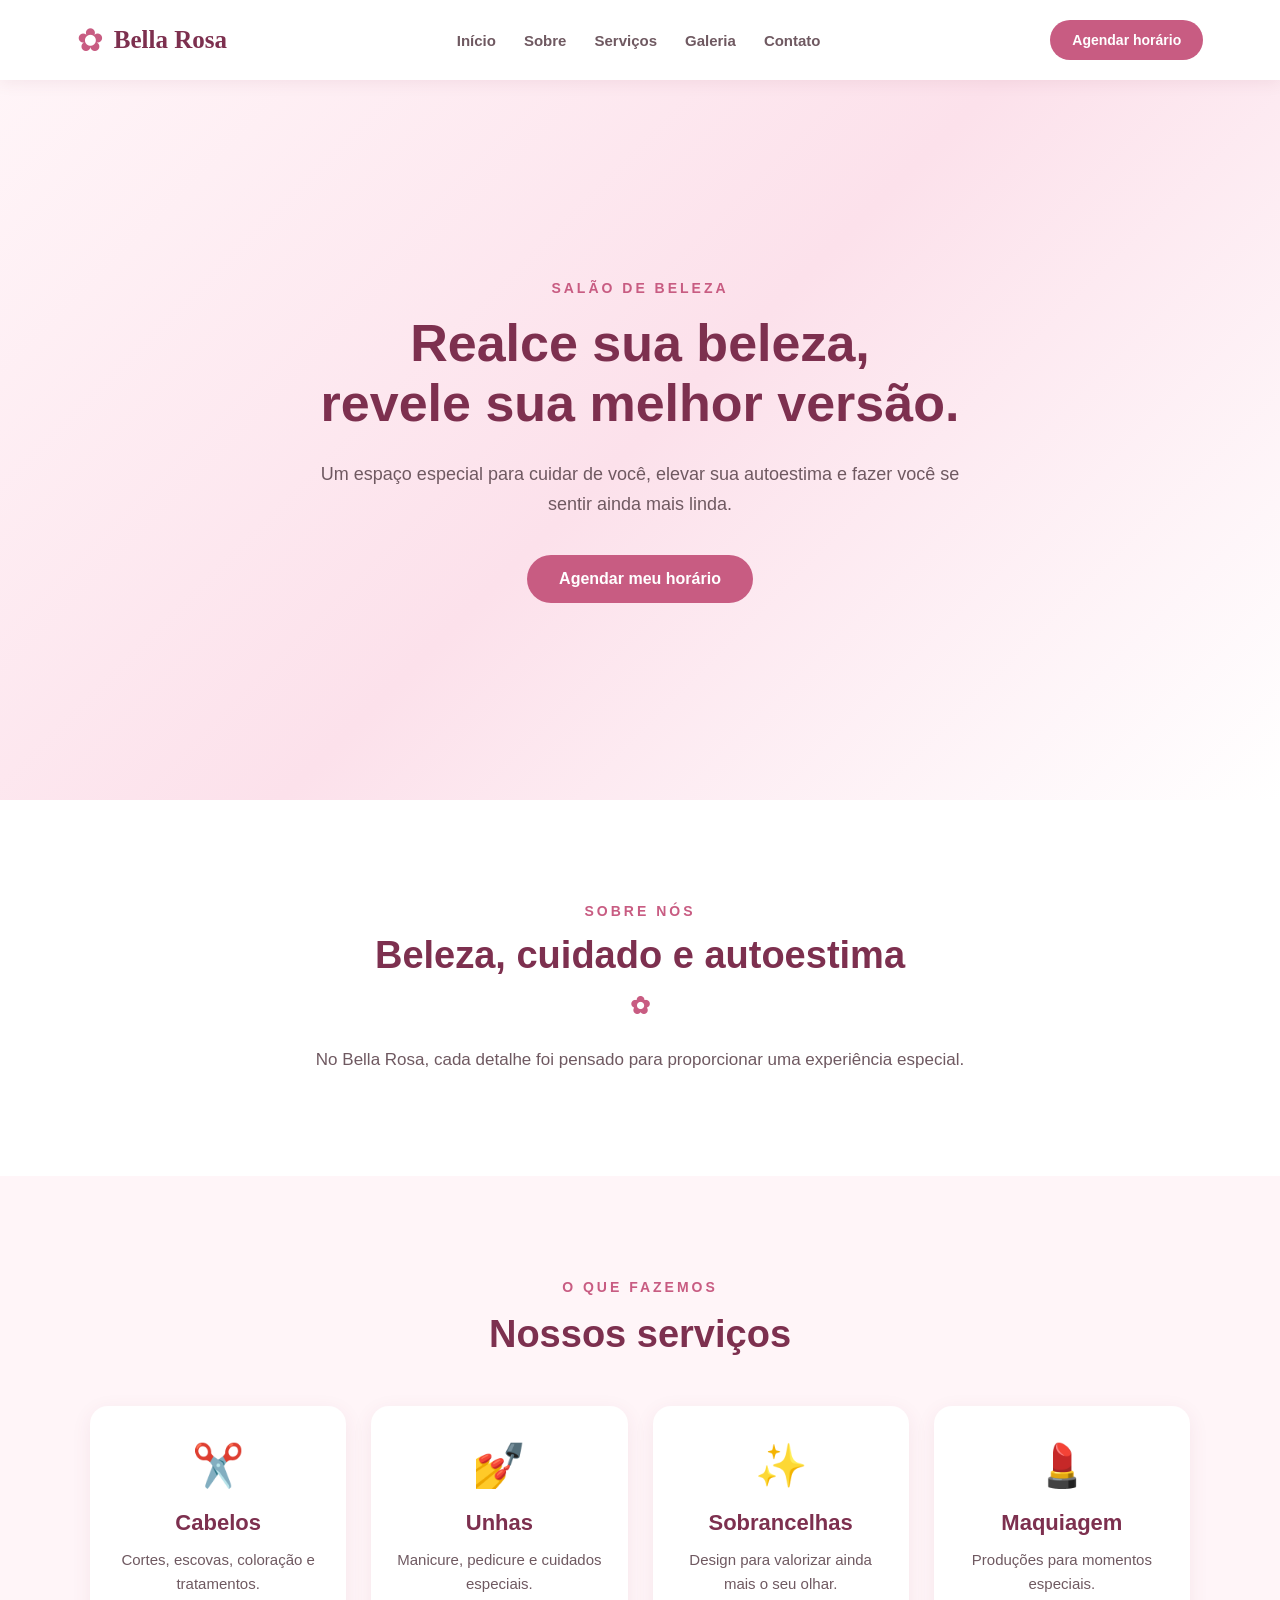
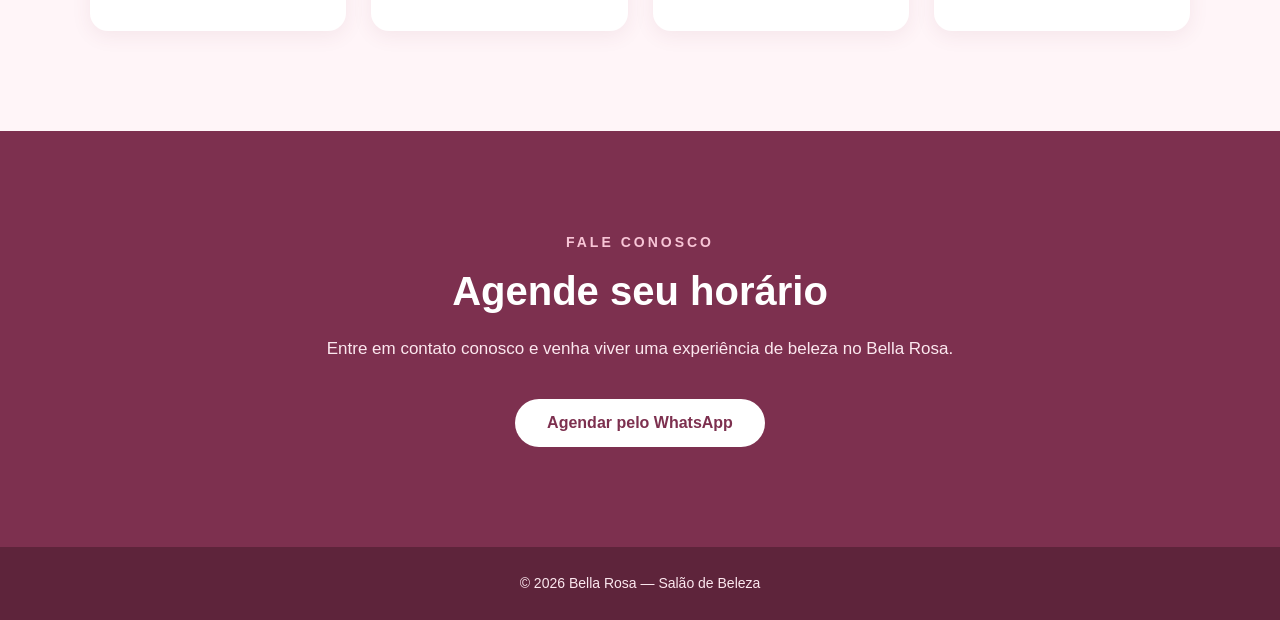
==== index.html @ 9a21212f "Atualiza estrutura e estilos do Bella Rosa" ====
<!DOCTYPE html>
<html lang="pt-BR">

<head>
    <meta charset="UTF-8">
    <meta name="viewport" content="width=device-width, initial-scale=1.0">

    <title>Bella Rosa | Salão de Beleza</title>

    <link rel="stylesheet" href="/static/css/style.css">
</head>

<body>

    <!-- CABEÇALHO -->
    <header class="cabecalho">

        <div class="logo">
            <span>✿</span>
            <h1>Bella Rosa</h1>
        </div>

        <nav class="menu">
            <a href="#inicio">Início</a>
            <a href="#sobre">Sobre</a>
            <a href="#servicos">Serviços</a>
            <a href="#galeria">Galeria</a>
            <a href="#contato">Contato</a>
        </nav>

        <a href="#contato" class="botao-agendar">
            Agendar horário
        </a>

    </header>


    <!-- INÍCIO -->
    <main>

        <section id="inicio" class="inicio">

            <div class="conteudo-inicio">

                <p class="subtitulo">
                    SALÃO DE BELEZA
                </p>

                <h2>
                    Realce sua beleza,<br>
                    revele sua melhor versão.
                </h2>

                <p class="descricao">
                    Um espaço especial para cuidar de você,
                    elevar sua autoestima e fazer você se sentir ainda mais linda.
                </p>

                <a href="#contato" class="botao-principal">
                    Agendar meu horário
                </a>

            </div>

        </section>


        <!-- SOBRE -->
        <section id="sobre" class="sobre">

            <p class="subtitulo">SOBRE NÓS</p>

            <h2>
                Beleza, cuidado e autoestima
            </h2>

            <p>
                No Bella Rosa, cada detalhe foi pensado para
                proporcionar uma experiência especial.
            </p>

        </section>


        <!-- SERVIÇOS -->
        <section id="servicos" class="servicos">

            <p class="subtitulo">O QUE FAZEMOS</p>

            <h2>Nossos serviços</h2>

            <div class="servicos-container">

                <div class="servico">
                    <span>✂️</span>
                    <h3>Cabelos</h3>
                    <p>
                        Cortes, escovas, coloração e tratamentos.
                    </p>
                </div>

                <div class="servico">
                    <span>💅</span>
                    <h3>Unhas</h3>
                    <p>
                        Manicure, pedicure e cuidados especiais.
                    </p>
                </div>

                <div class="servico">
                    <span>✨</span>
                    <h3>Sobrancelhas</h3>
                    <p>
                        Design para valorizar ainda mais o seu olhar.
                    </p>
                </div>

                <div class="servico">
                    <span>💄</span>
                    <h3>Maquiagem</h3>
                    <p>
                        Produções para momentos especiais.
                    </p>
                </div>

            </div>

        </section>


        <!-- CONTATO -->
        <section id="contato" class="contato">

            <p class="subtitulo">FALE CONOSCO</p>

            <h2>Agende seu horário</h2>

            <p>
                Entre em contato conosco e venha viver
                uma experiência de beleza no Bella Rosa.
            </p>

            <a href="#" class="botao-principal">
                Agendar pelo WhatsApp
            </a>

        </section>

    </main>


    <!-- RODAPÉ -->
    <footer>

        <p>
            © 2026 Bella Rosa — Salão de Beleza
        </p>

    </footer>

</body>

</html>
---- static/css/style.css ----
/* Configurações gerais */

* {
    margin: 0;
    padding: 0;
    box-sizing: border-box;
}

body {
    font-family: Arial, sans-serif;
    background-color: #fff5f8;
    color: #4a2633;
}

/* Títulos */

h1,
h2 {
    color: #c2185b;
}

h1 {
    font-size: 36px;
}

h2 {
    font-size: 28px;
    margin-bottom: 15px;
}

/* Textos */

p {
    font-size: 18px;
    line-height: 1.6;
}
/* ==============================
   PÁGINA INICIAL
   ============================== */

.inicio {
    min-height: 80vh;
    display: flex;
    align-items: center;
    justify-content: center;
    text-align: center;
    padding: 80px 20px;
    background: linear-gradient(
        135deg,
        #fff5f8,
        #fce1eb,
        #fff
    );
}

.conteudo-inicio {
    max-width: 800px;
}

.subtitulo {
    color: #c85c82;
    font-size: 14px;
    font-weight: bold;
    letter-spacing: 3px;
    margin-bottom: 15px;
}

.inicio h2 {
    color: #7d304f;
    font-size: 52px;
    line-height: 1.15;
    margin-bottom: 25px;
}

.descricao {
    color: #6f5961;
    font-size: 18px;
    line-height: 1.7;
    max-width: 650px;
    margin: 0 auto 35px;
}

.botao-principal {
    display: inline-block;
    background: #c85c82;
    color: white;
    text-decoration: none;
    padding: 15px 32px;
    border-radius: 30px;
    font-weight: bold;
    transition: 0.3s;
}

.botao-principal:hover {
    background: #a84468;
    transform: translateY(-3px);
    box-shadow: 0 8px 20px rgba(200, 92, 130, 0.25);
}


/* ==============================
   RESPONSIVIDADE
   ============================== */

@media (max-width: 768px) {

    .inicio {
        min-height: 70vh;
        padding: 60px 20px;
    }

    .inicio h2 {
        font-size: 38px;
    }

    .descricao {
        font-size: 16px;
    }
}
/* ==============================
   SOBRE NÓS
   ============================== */

.sobre {
    padding: 100px 20px;
    text-align: center;
    background: #ffffff;
}

.sobre .subtitulo {
    margin-bottom: 12px;
}

.sobre h2 {
    color: #7d304f;
    font-size: 38px;
    margin-bottom: 25px;
}

.sobre p:not(.subtitulo) {
    max-width: 700px;
    margin: 0 auto;
    color: #6f5961;
    font-size: 17px;
    line-height: 1.8;
}


/* Efeito delicado no título */

.sobre h2::after {
    content: "✿";
    display: block;
    color: #c85c82;
    font-size: 24px;
    margin-top: 15px;
}


/* Responsividade */

@media (max-width: 768px) {

    .sobre {
        padding: 70px 20px;
    }

    .sobre h2 {
        font-size: 30px;
    }

    .sobre p:not(.subtitulo) {
        font-size: 16px;
    }
}
/* ==============================
   SERVIÇOS
   ============================== */

.servicos {
    padding: 100px 20px;
    text-align: center;
    background: #fff5f8;
}

.servicos h2 {
    color: #7d304f;
    font-size: 38px;
    margin-bottom: 50px;
}

.servicos-container {
    max-width: 1100px;
    margin: 0 auto;
    display: grid;
    grid-template-columns: repeat(4, 1fr);
    gap: 25px;
}

.servico {
    background: #ffffff;
    padding: 35px 25px;
    border-radius: 18px;
    box-shadow: 0 5px 20px rgba(125, 48, 79, 0.08);
    transition: 0.3s;
}

.servico:hover {
    transform: translateY(-8px);
    box-shadow: 0 12px 30px rgba(125, 48, 79, 0.15);
}

.servico span {
    display: block;
    font-size: 42px;
    margin-bottom: 20px;
}

.servico h3 {
    color: #7d304f;
    font-size: 22px;
    margin-bottom: 12px;
}

.servico p {
    color: #6f5961;
    font-size: 15px;
    line-height: 1.6;
}


/* ==============================
   RESPONSIVIDADE DOS SERVIÇOS
   ============================== */

@media (max-width: 900px) {

    .servicos-container {
        grid-template-columns: repeat(2, 1fr);
    }
}

@media (max-width: 550px) {

    .servicos {
        padding: 70px 20px;
    }

    .servicos h2 {
        font-size: 30px;
    }

    .servicos-container {
        grid-template-columns: 1fr;
    }
}/* ==============================
   SERVIÇOS
   ============================== */

.servicos {
    padding: 100px 20px;
    text-align: center;
    background: #fff5f8;
}

.servicos h2 {
    color: #7d304f;
    font-size: 38px;
    margin-bottom: 50px;
}

.servicos-container {
    max-width: 1100px;
    margin: 0 auto;
    display: grid;
    grid-template-columns: repeat(4, 1fr);
    gap: 25px;
}

.servico {
    background: #ffffff;
    padding: 35px 25px;
    border-radius: 18px;
    box-shadow: 0 5px 20px rgba(125, 48, 79, 0.08);
    transition: 0.3s;
}

.servico:hover {
    transform: translateY(-8px);
    box-shadow: 0 12px 30px rgba(125, 48, 79, 0.15);
}

.servico span {
    display: block;
    font-size: 42px;
    margin-bottom: 20px;
}

.servico h3 {
    color: #7d304f;
    font-size: 22px;
    margin-bottom: 12px;
}

.servico p {
    color: #6f5961;
    font-size: 15px;
    line-height: 1.6;
}


/* ==============================
   RESPONSIVIDADE DOS SERVIÇOS
   ============================== */

@media (max-width: 900px) {

    .servicos-container {
        grid-template-columns: repeat(2, 1fr);
    }
}

@media (max-width: 550px) {

    .servicos {
        padding: 70px 20px;
    }

    .servicos h2 {
        font-size: 30px;
    }

    .servicos-container {
        grid-template-columns: 1fr;
    }
}
/* ==============================
   CONTATO / AGENDAMENTO
   ============================== */

.contato {
    padding: 100px 20px;
    text-align: center;
    background: #7d304f;
}

.contato .subtitulo {
    color: #f8c5d6;
}

.contato h2 {
    color: #ffffff;
    font-size: 40px;
    margin-bottom: 20px;
}

.contato p:not(.subtitulo) {
    max-width: 650px;
    margin: 0 auto 35px;
    color: #fce8ef;
    font-size: 17px;
    line-height: 1.8;
}

.contato .botao-principal {
    background: #ffffff;
    color: #7d304f;
}

.contato .botao-principal:hover {
    background: #fce1eb;
    transform: translateY(-3px);
}


/* ==============================
   RODAPÉ
   ============================== */

footer {
    padding: 25px 20px;
    text-align: center;
    background: #5e243b;
}

footer p {
    margin: 0;
    color: #fce8ef;
    font-size: 14px;
}


/* ==============================
   RESPONSIVIDADE
   ============================== */

@media (max-width: 768px) {

    .contato {
        padding: 70px 20px;
    }

    .contato h2 {
        font-size: 32px;
    }

    .contato p:not(.subtitulo) {
        font-size: 16px;
    }
}
/* ==============================
   CABEÇALHO
   ============================== */

.cabecalho {
    width: 100%;
    padding: 20px 6%;
    display: flex;
    align-items: center;
    justify-content: space-between;
    gap: 30px;
    background: #ffffff;
    box-shadow: 0 3px 15px rgba(125, 48, 79, 0.08);
    position: sticky;
    top: 0;
    z-index: 1000;
}


/* LOGO */

.logo {
    display: flex;
    align-items: center;
    gap: 10px;
}

.logo span {
    color: #c85c82;
    font-size: 32px;
}

.logo h1 {
    color: #7d304f;
    font-size: 25px;
    margin: 0;
    font-family: Georgia, serif;
}


/* MENU */

.menu {
    display: flex;
    align-items: center;
    gap: 28px;
}

.menu a {
    color: #6f5961;
    text-decoration: none;
    font-size: 15px;
    font-weight: 600;
    transition: 0.3s;
}

.menu a:hover {
    color: #c85c82;
}


/* BOTÃO AGENDAR */

.botao-agendar {
    background: #c85c82;
    color: #ffffff;
    text-decoration: none;
    padding: 12px 22px;
    border-radius: 25px;
    font-size: 14px;
    font-weight: bold;
    transition: 0.3s;
}

.botao-agendar:hover {
    background: #a84468;
    transform: translateY(-2px);
    box-shadow: 0 6px 15px rgba(200, 92, 130, 0.25);
}


/* ==============================
   CABEÇALHO NO CELULAR
   ============================== */

@media (max-width: 850px) {

    .cabecalho {
        flex-wrap: wrap;
        justify-content: center;
        padding: 18px 20px;
    }

    .menu {
        order: 3;
        width: 100%;
        justify-content: center;
        flex-wrap: wrap;
        gap: 15px 22px;
    }
}

@media (max-width: 550px) {

    .logo h1 {
        font-size: 22px;
    }

    .logo span {
        font-size: 27px;
    }

    .botao-agendar {
        padding: 10px 16px;
        font-size: 13px;
    }

    .menu a {
        font-size: 14px;
    }
}
/* Rolagem suave pelo menu */
html {
    scroll-behavior: smooth;
}/* Rolagem suave pelo menu */

/* ==============================
   ANIMAÇÕES DELICADAS
   ============================== */

@keyframes aparecer {
    from {
        opacity: 0;
        transform: translateY(25px);
    }

    to {
        opacity: 1;
        transform: translateY(0);
    }
}

.conteudo-inicio {
    animation: aparecer 1s ease-out;
}

.inicio .subtitulo {
    animation: aparecer 0.8s ease-out;
}

.inicio h2 {
    animation: aparecer 1s ease-out;
}

.inicio .descricao {
    animation: aparecer 1.2s ease-out;
}

.inicio .botao-principal {
    animation: aparecer 1.4s ease-out;
}
/* Efeito suave nos botões */
.botao-principal,
.botao-agendar {
    transition: all 0.3s ease;
}

.botao-principal:hover,
.botao-agendar:hover {
    transform: translateY(-3px);
}

/* ==============================
   VERSÃO PARA CELULAR
   ============================== */

@media (max-width: 600px) {

    /* CABEÇALHO */

    .cabecalho {
        padding: 15px 18px;
        gap: 15px;
    }

    .logo {
        width: 100%;
        justify-content: center;
    }

    .logo h1 {
        font-size: 23px;
    }

    .logo span {
        font-size: 28px;
    }

    .botao-agendar {
        display: none;
    }

    /* MENU */

    .menu {
        width: 100%;
        gap: 12px 18px;
        justify-content: center;
    }

    .menu a {
        font-size: 14px;
    }


    /* INÍCIO */

    .inicio {
        min-height: 75vh;
        padding: 60px 18px;
    }

    .inicio h2 {
        font-size: 34px;
        line-height: 1.2;
    }

    .descricao {
        font-size: 16px;
        line-height: 1.6;
    }

    .botao-principal {
        padding: 14px 25px;
        font-size: 14px;
    }


    /* SOBRE */

    .sobre {
        padding: 70px 18px;
    }

    .sobre h2 {
        font-size: 29px;
    }

    .sobre p:not(.subtitulo) {
        font-size: 16px;
    }


    /* SERVIÇOS */

    .servicos {
        padding: 70px 18px;
    }

    .servicos h2 {
        font-size: 30px;
        margin-bottom: 35px;
    }

    .servicos-container {
        grid-template-columns: 1fr;
        gap: 18px;
    }

    .servico {
        padding: 30px 20px;
    }


    /* CONTATO */

    .contato {
        padding: 70px 18px;
    }

    .contato h2 {
        font-size: 31px;
    }

    .contato p:not(.subtitulo) {
        font-size: 16px;
    }


    /* RODAPÉ */

    footer {
        padding: 22px 15px;
    }

    footer p {
        font-size: 13px;
    }
}
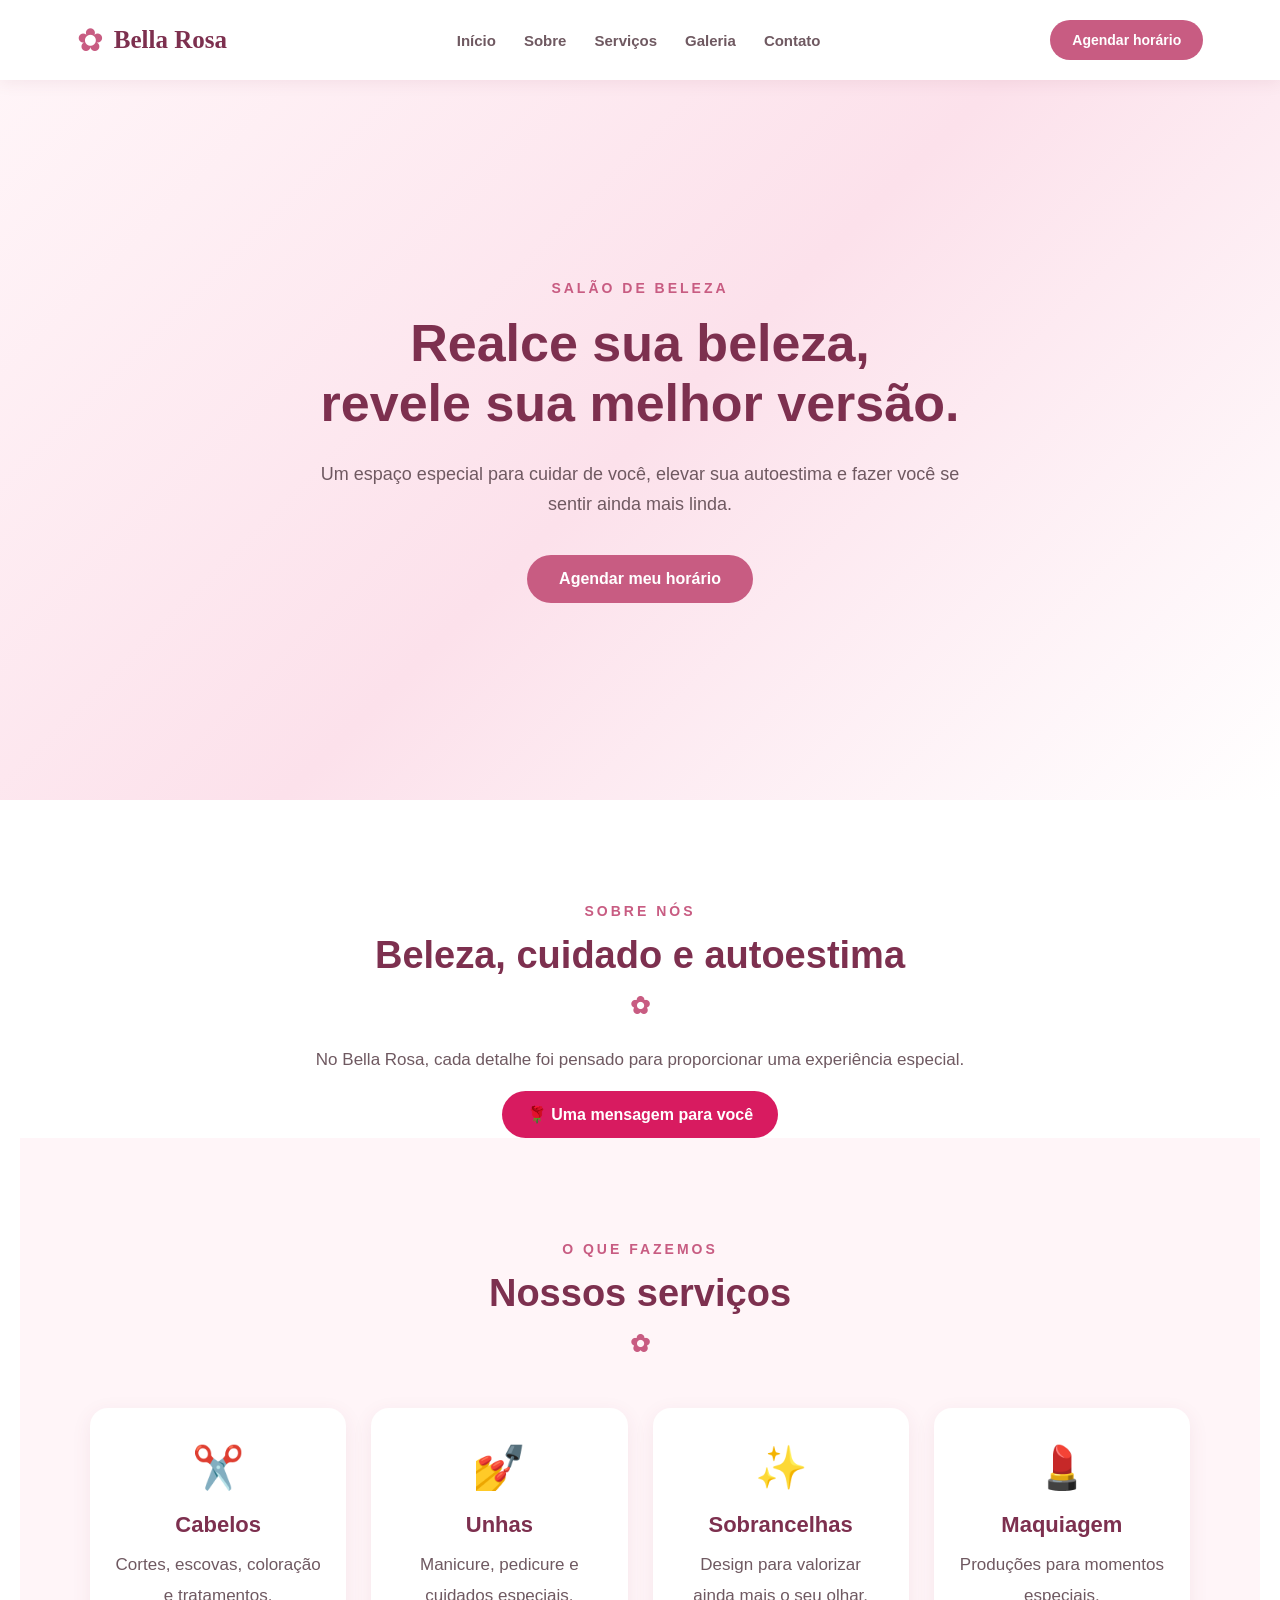
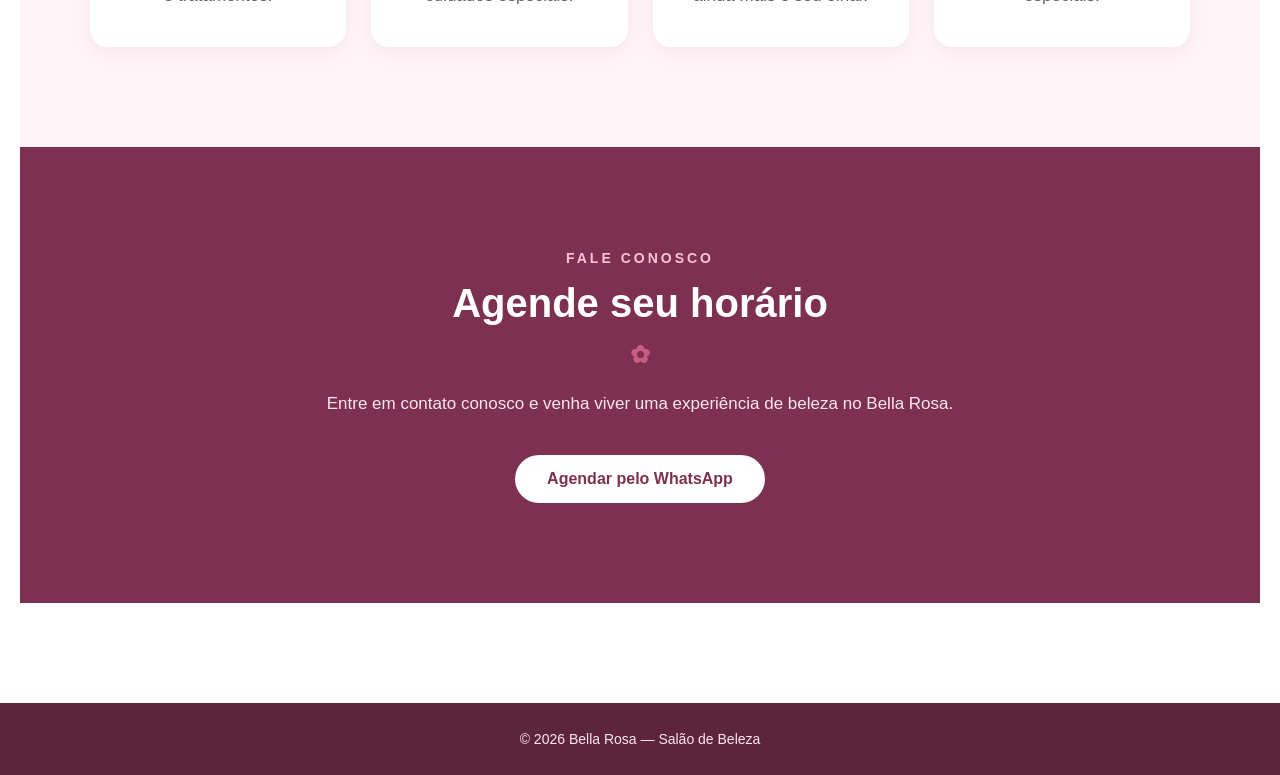
==== commit 1fd60297: "Adiciona mensagem especial ao site" ====
--- a/index.html
+++ b/index.html
@@ -78,8 +78,22 @@
                 No Bella Rosa, cada detalhe foi pensado para
                 proporcionar uma experiência especial.
             </p>
+            <a href="/mensagem" class="botao-mensagem">🌹 Uma mensagem para você</a>
+       
 
-        </section>
+<div id="mensagemEspecial" class="mensagem-especial">
+    <div class="mensagem-conteudo">
+        <span id="fecharMensagem">×</span>
+        <h2>💗 Bella Rosa</h2>
+        <p>
+            Que este cantinho possa trazer um pouco de beleza,
+            carinho e inspiração para o seu dia. 🌹
+        </p>
+        <p>Obrigada por visitar o Bella Rosa! ✨</p>
+        <p> Beijos, com carinho</p>
+        <p>Renata 💗 </p>
+    </div>
+</div>
 
 
         <!-- SERVIÇOS -->
--- a/static/css/style.css
+++ b/static/css/style.css
@@ -253,86 +253,6 @@
     .servicos-container {
         grid-template-columns: 1fr;
     }
-}/* ==============================
-   SERVIÇOS
-   ============================== */
-
-.servicos {
-    padding: 100px 20px;
-    text-align: center;
-    background: #fff5f8;
-}
-
-.servicos h2 {
-    color: #7d304f;
-    font-size: 38px;
-    margin-bottom: 50px;
-}
-
-.servicos-container {
-    max-width: 1100px;
-    margin: 0 auto;
-    display: grid;
-    grid-template-columns: repeat(4, 1fr);
-    gap: 25px;
-}
-
-.servico {
-    background: #ffffff;
-    padding: 35px 25px;
-    border-radius: 18px;
-    box-shadow: 0 5px 20px rgba(125, 48, 79, 0.08);
-    transition: 0.3s;
-}
-
-.servico:hover {
-    transform: translateY(-8px);
-    box-shadow: 0 12px 30px rgba(125, 48, 79, 0.15);
-}
-
-.servico span {
-    display: block;
-    font-size: 42px;
-    margin-bottom: 20px;
-}
-
-.servico h3 {
-    color: #7d304f;
-    font-size: 22px;
-    margin-bottom: 12px;
-}
-
-.servico p {
-    color: #6f5961;
-    font-size: 15px;
-    line-height: 1.6;
-}
-
-
-/* ==============================
-   RESPONSIVIDADE DOS SERVIÇOS
-   ============================== */
-
-@media (max-width: 900px) {
-
-    .servicos-container {
-        grid-template-columns: repeat(2, 1fr);
-    }
-}
-
-@media (max-width: 550px) {
-
-    .servicos {
-        padding: 70px 20px;
-    }
-
-    .servicos h2 {
-        font-size: 30px;
-    }
-
-    .servicos-container {
-        grid-template-columns: 1fr;
-    }
 }
 /* ==============================
    CONTATO / AGENDAMENTO
@@ -529,10 +449,9 @@
         font-size: 14px;
     }
 }
-/* Rolagem suave pelo menu */
 html {
     scroll-behavior: smooth;
-}/* Rolagem suave pelo menu */
+}
 
 /* ==============================
    ANIMAÇÕES DELICADAS
@@ -579,7 +498,95 @@
 .botao-agendar:hover {
     transform: translateY(-3px);
 }
-
+/* ==============================
+   MENSAGEM ESPECIAL
+   ============================== */
+
+#mensagemBtn {
+    background: #d81b60;
+    color: white;
+    border: none;
+    padding: 14px 25px;
+    border-radius: 30px;
+    font-size: 16px;
+    cursor: pointer;
+    transition: 0.3s;
+}
+
+#mensagemBtn:hover {
+    transform: scale(1.05);
+    background: #ad1457;
+}
+
+.mensagem-especial {
+    display: none;
+    position: fixed;
+    inset: 0;
+    background: rgba(0, 0, 0, 0.55);
+    justify-content: center;
+    align-items: center;
+    z-index: 999;
+}
+
+.mensagem-conteudo {
+    background: #fff0f6;
+    width: 90%;
+    max-width: 450px;
+    padding: 35px;
+    border-radius: 25px;
+    text-align: center;
+    box-shadow: 0 10px 40px rgba(0, 0, 0, 0.25);
+}
+
+.mensagem-conteudo h2 {
+    color: #c2185b;
+}
+
+.mensagem-conteudo p {
+    color: #5a2940;
+    line-height: 1.6;
+}
+
+#fecharMensagem {
+    float: right;
+    font-size: 28px;
+    color: #c2185b;
+    cursor: pointer;
+}
+.botao-mensagem {
+    display: inline-block;
+    margin-top: 15px;
+    background: #d81b60;
+    color: white;
+    text-decoration: none;
+    padding: 14px 25px;
+    border-radius: 30px;
+    font-size: 16px;
+    font-weight: bold;
+    transition: 0.3s;
+}
+
+.botao-mensagem:hover {
+    background: #ad1457;
+    transform: translateY(-3px);
+}
+.botao-mensagem {
+    display: inline-block;
+    margin-top: 15px;
+    background: #d81b60;
+    color: white;
+    text-decoration: none;
+    padding: 14px 25px;
+    border-radius: 30px;
+    font-size: 16px;
+    font-weight: bold;
+    transition: 0.3s;
+}
+
+.botao-mensagem:hover {
+    background: #ad1457;
+    transform: translateY(-3px);
+}
 /* ==============================
    VERSÃO PARA CELULAR
    ============================== */
@@ -706,4 +713,4 @@
     footer p {
         font-size: 13px;
     }
-}+}
